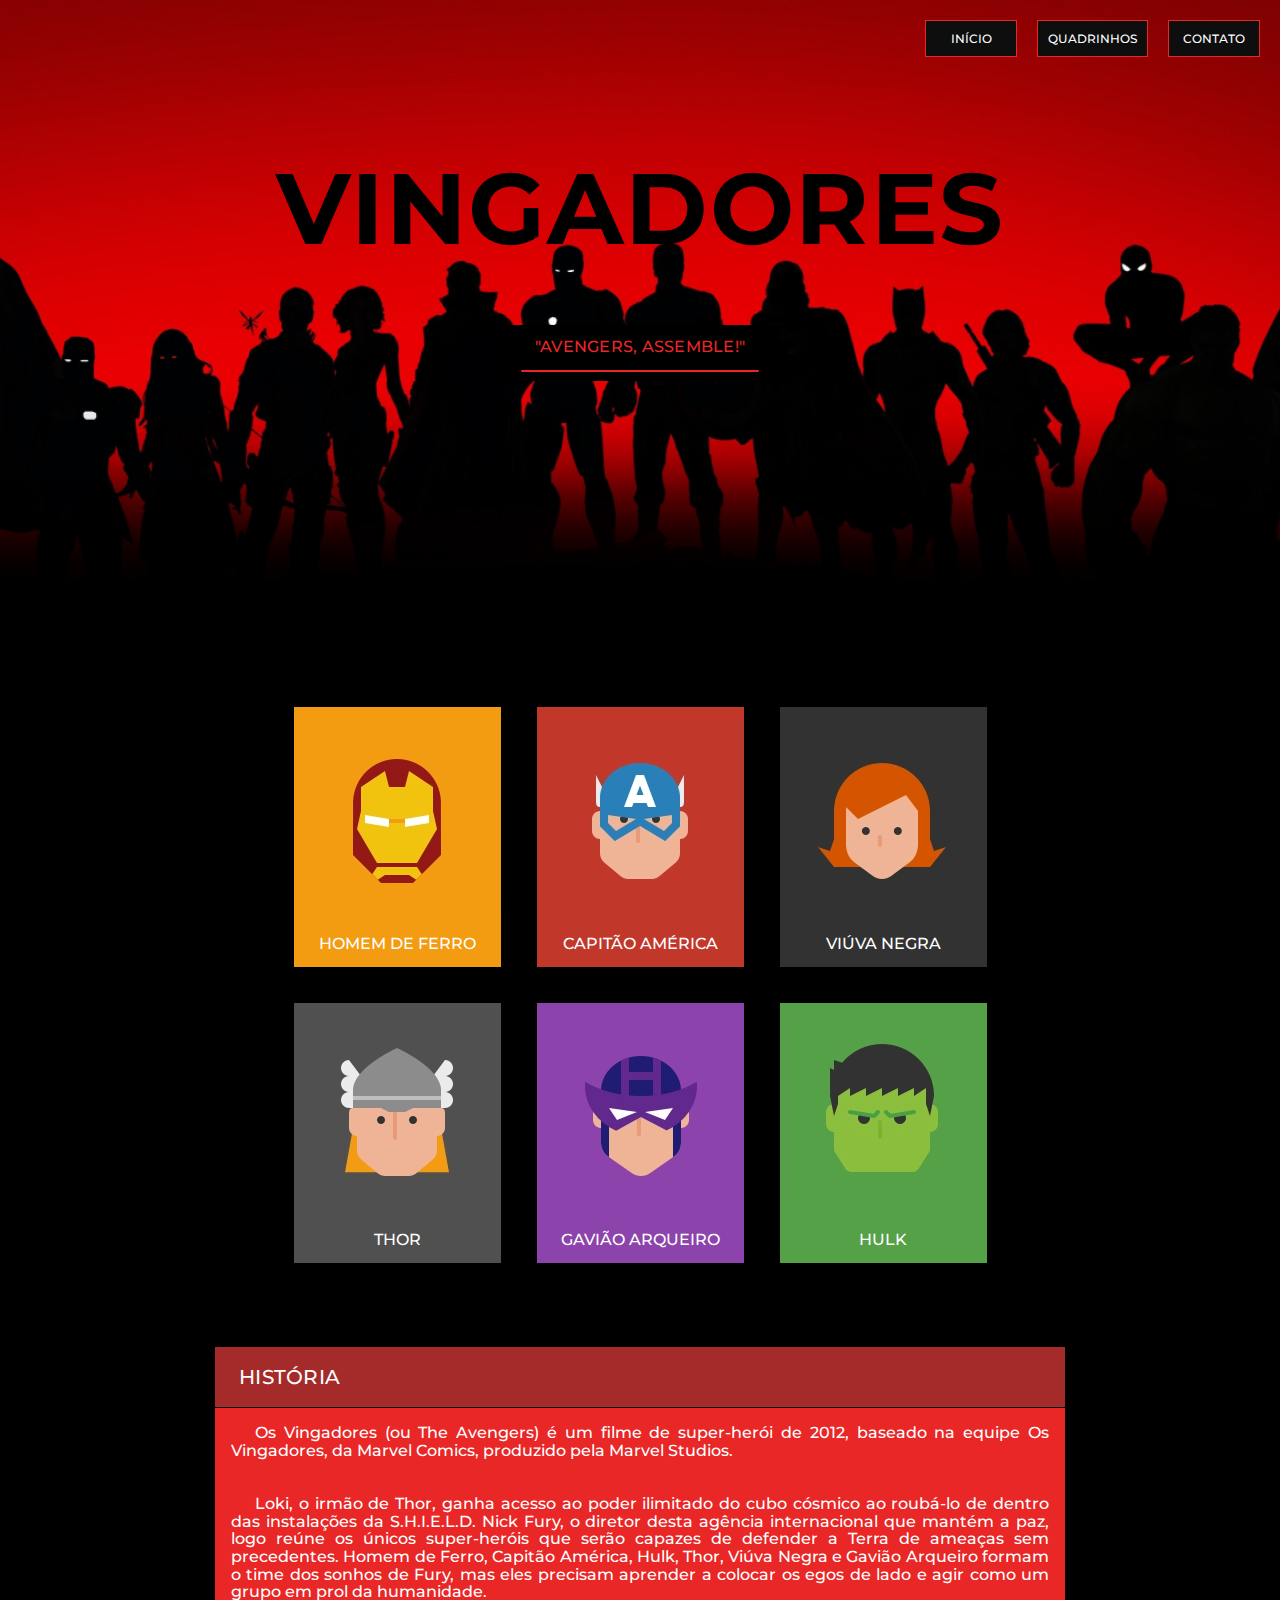
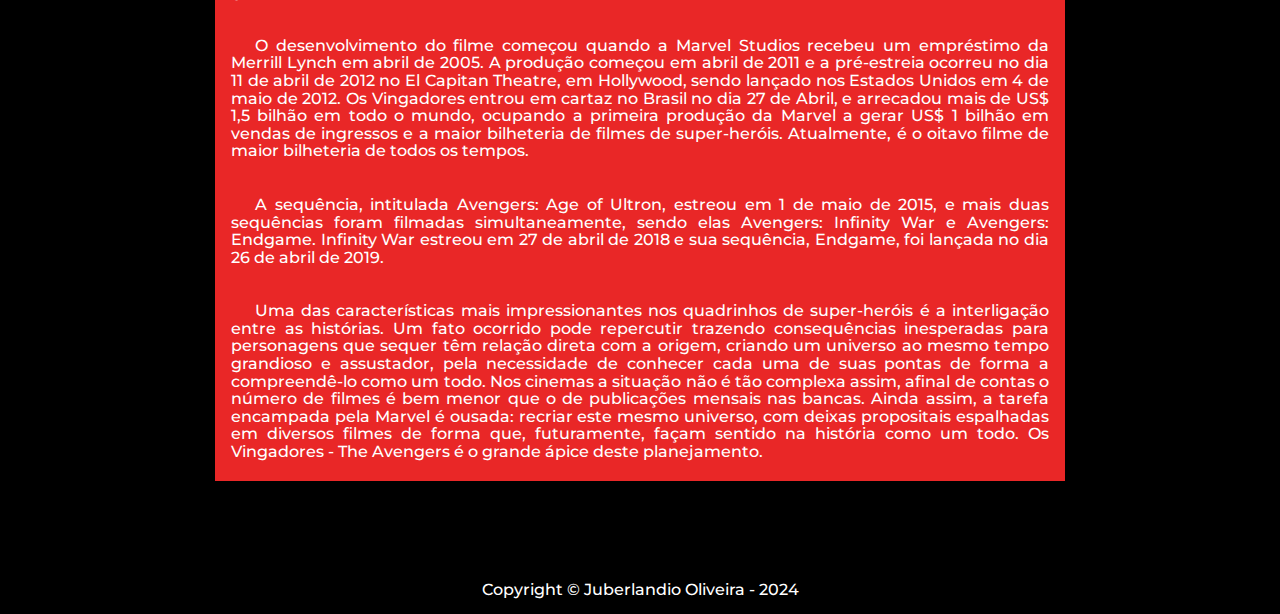
==== index.html @ 2a031120 "quadrinhos" ====
<!DOCTYPE html>
<html lang="pt-br">

<head>
  <meta charset="UTF-8">
  <meta name="viewport" content="width=device-width, initial-scale=1.0">
  <title>Os Vingadores</title>
  <meta name="description" content="Desenvolvedor Front End e UX/UI Designer">
  <link rel="icon" href="./media/svg/favicon.svg" type="image/svg+x">
  <link rel="preload" href="./css/style.css" as="style">
  <link rel="stylesheet" href="./css/style.css">

  <link rel="preconnect" href="https://fonts.googleapis.com">
  <link rel="preconnect" href="https://fonts.gstatic.com" crossorigin>
  <link href="https://fonts.googleapis.com/css2?family=Montserrat:wght@400;500;700&display=swap" rel="stylesheet">
</head>

<body>
  <section class="main-bg">
    <div class="main">
      <div class="header">
        <div class="header-container">
          <nav class="nav">
            <ul class="menu font-x-h cor-0">
              <li class="inicio"><a href="index.html">Início</a></li>
              <li class="quadrinhos"><a href="quadrinhos.html">Quadrinhos</a></li>
              <li class="contato"><a href="https://www.linkedin.com/in/juberlandiooliveira/" target="_blank">Contato</a></li>
            </ul>
          </nav>
        </div>
      </div>
      <div>
        <div>
          <h1 class="titulo-principal font-xxl">vingadores</h1>
        </div>
        <div class="quadrado">
          <div>
            <div class="posicao">
              <h2 class="titulo-secundario font-l cor-p1">"avengers, assemble!"</h2>
              <span class="border"></span>
            </div>
          </div>
        </div>
      </div>
    </div>
  </section>

  <section class="herois-bg">
    <div class="herois">
      <div class="homendeferro">
        <div class="container-img">
          <img src="media/img/card1.png" alt="">
          <p class="container-descricao font-s cor-0">Homem de Ferro</p>
        </div>
      </div>
      <div class="capitaoamerica">
        <div class="container-img-1">
          <img src="media/img/card2.png" alt="">
          <p class="container-descricao font-s cor-0">Capitão América</p>
        </div>
      </div>
      <div class="viuvanegra">
        <div class="container-img-2">
          <img src="media/img/card3.png" alt="">
          <p class="container-descricao font-s cor-0">Viúva Negra</p>
        </div>
      </div>
      <div class="thor">
        <div class="container-img-3">
          <img src="media/img/card4.png" alt="">
          <p class="container-descricao font-s cor-0">Thor</p>
        </div>
      </div>
      <div class="gaviaoarqueiro">
        <div class="container-img-4">
          <img src="media/img/card5.png" alt="">
          <p class="container-descricao font-s cor-0">Gavião Arqueiro</p>
        </div>
      </div>
      <div class="hulk">
        <div class="container-img-5">
          <img src="media/img/card6.png" alt="">
          <p class="container-descricao font-s cor-0">Hulk</p>
        </div>
      </div>
    </div>
  </section>
  <article class="historia-bg">
    <div class="historia">
      <div class="container-historia">
        <p class="titulo-historia font-xl cor-0">História</p>
      </div>
      <div class="container-artigo font-s">
        <div class="container-1">
          <p class="paragrafo cor-0">Os Vingadores (ou The Avengers) é um filme de super-herói de 2012, baseado na equipe Os Vingadores, da Marvel Comics, produzido pela Marvel Studios.</p>
          <p class="paragrafo cor-0">Loki, o irmão de Thor, ganha acesso ao poder ilimitado do cubo cósmico ao roubá-lo de dentro das instalações da S.H.I.E.L.D. Nick Fury, o diretor desta agência internacional que mantém a paz, logo reúne os únicos super-heróis que serão capazes de defender a Terra de ameaças sem precedentes. Homem de Ferro, Capitão América, Hulk, Thor, Viúva Negra e Gavião Arqueiro formam o time dos sonhos de Fury, mas eles precisam aprender a colocar os egos de lado e agir como um grupo em prol da humanidade.</p>
          <p class="paragrafo cor-0">O desenvolvimento do filme começou quando a Marvel Studios recebeu um empréstimo da Merrill Lynch em abril de 2005. A produção começou em abril de 2011 e a pré-estreia ocorreu no dia 11 de abril de 2012 no El Capitan Theatre, em Hollywood, sendo lançado nos Estados Unidos em 4 de maio de 2012. Os Vingadores entrou em cartaz no Brasil no dia 27 de Abril, e arrecadou mais de US$ 1,5 bilhão em todo o mundo, ocupando a primeira produção da Marvel a gerar US$ 1 bilhão em vendas de ingressos e a maior bilheteria de filmes de super-heróis. Atualmente, é o oitavo filme de maior bilheteria de todos os tempos.</p>
          <p class="paragrafo cor-0">A sequência, intitulada Avengers: Age of Ultron, estreou em 1 de maio de 2015, e mais duas sequências foram filmadas simultaneamente, sendo elas Avengers: Infinity War e Avengers: Endgame. Infinity War estreou em 27 de abril de 2018 e sua sequência, Endgame, foi lançada no dia 26 de abril de 2019.</p>
          <p class="paragrafo cor-0">Uma das características mais impressionantes nos quadrinhos de super-heróis é a interligação entre as histórias. Um fato ocorrido pode repercutir trazendo consequências inesperadas para personagens que sequer têm relação direta com a origem, criando um universo ao mesmo tempo grandioso e assustador, pela necessidade de conhecer cada uma de suas pontas de forma a compreendê-lo como um todo. Nos cinemas a situação não é tão complexa assim, afinal de contas o número de filmes é bem menor que o de publicações mensais nas bancas. Ainda assim, a tarefa encampada pela Marvel é ousada: recriar este mesmo universo, com deixas propositais espalhadas em diversos filmes de forma que, futuramente, façam sentido na história como um todo. Os Vingadores - The Avengers é o grande ápice deste planejamento.</p>
        </div>
      </div>
    </div>
  </article>
  <footer class="rodape-bg">
    <div class="rodape">
      <p class="footer-texto font-s cor-0">Copyright © Juberlandio Oliveira - 2024</p>
    </div>
  </footer>
</body>

</html>
---- css/style.css ----
@import "./global.css";
@import "./tipografia.css";
@import "./cores.css";
@import "./componentes.css";
@import "./home.css";
@import "./quadrinhos.css";
---- css/style.css ----
@import "./global.css";
@import "./tipografia.css";
@import "./cores.css";
@import "./componentes.css";
@import "./home.css";
@import "./quadrinhos.css";
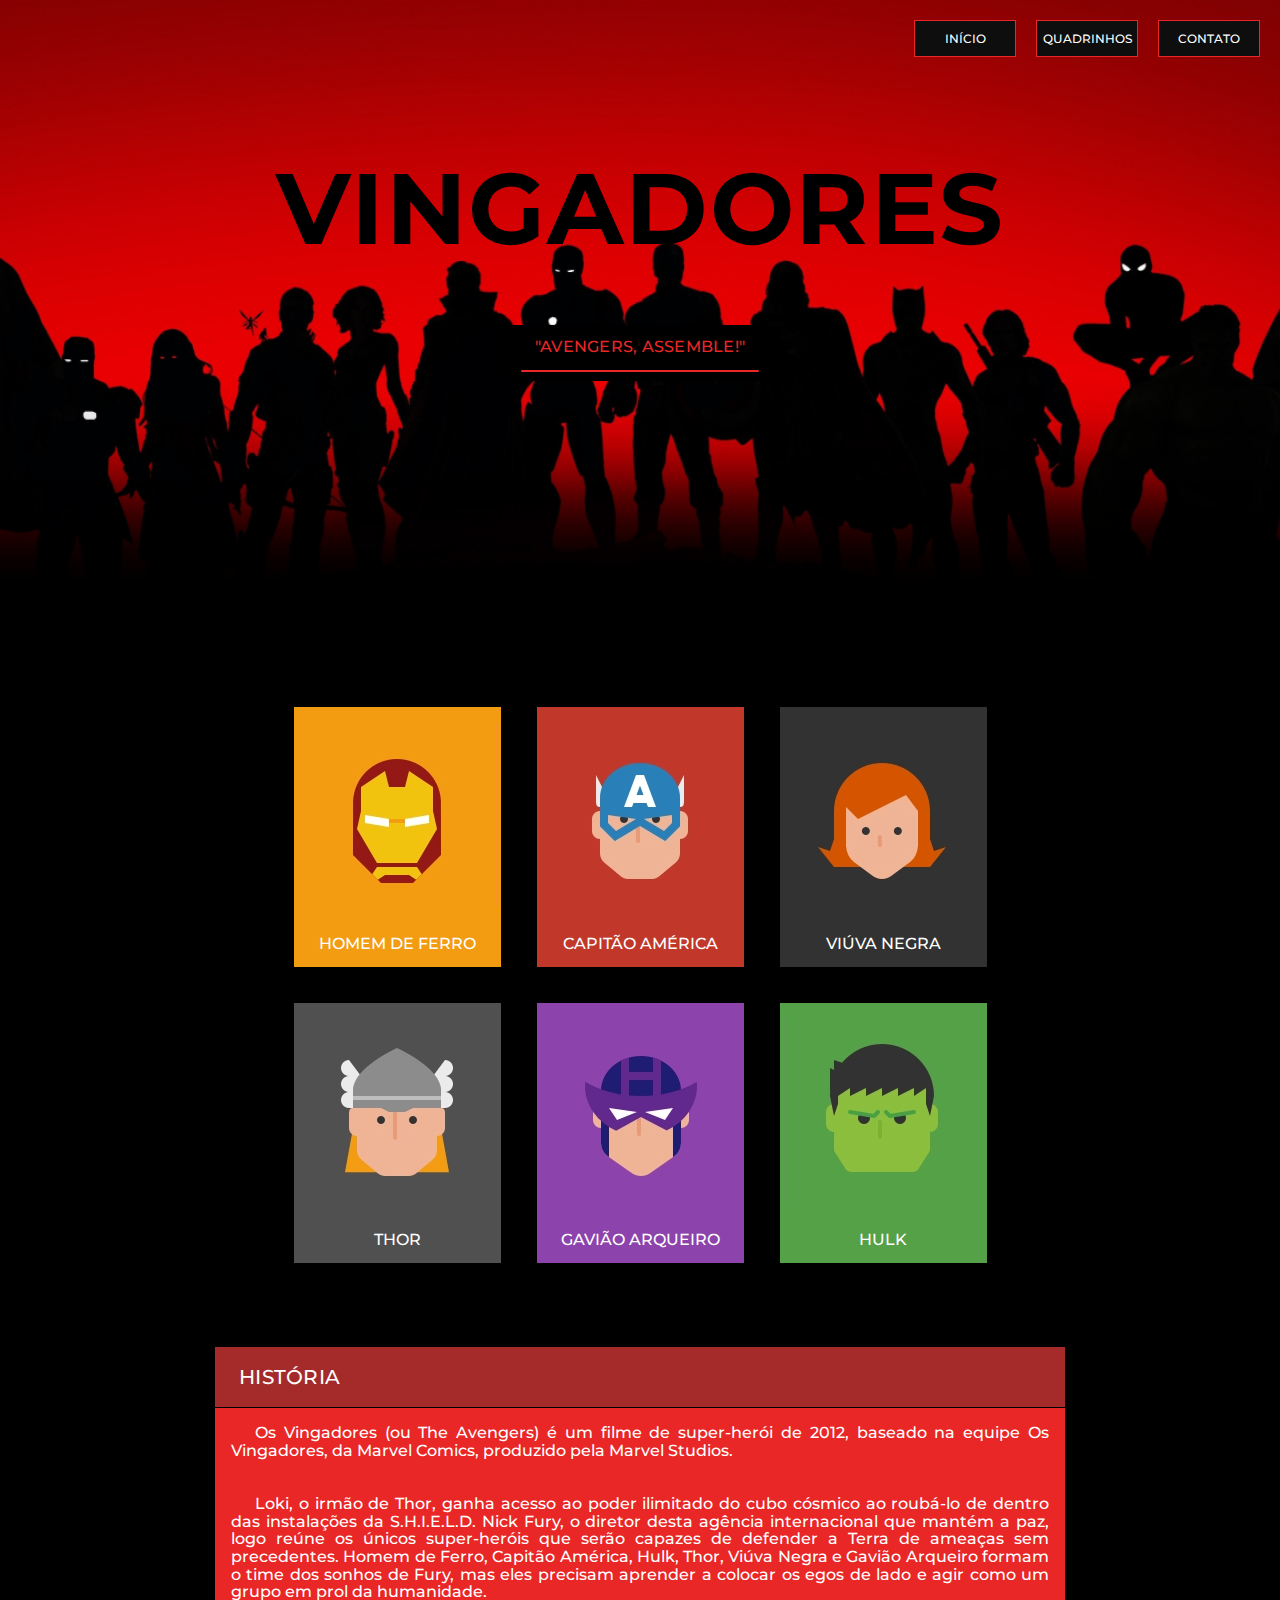
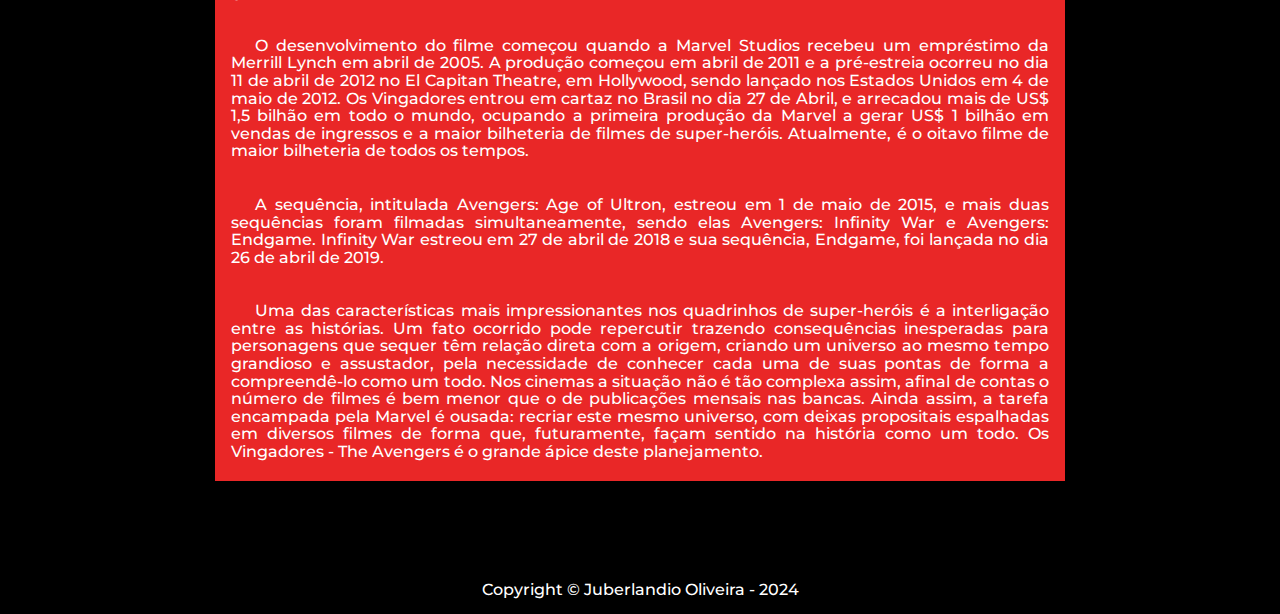
==== commit 4d3f3a3e: "Commit Inicial 09 01 2024" ====
--- a/index.html
+++ b/index.html
@@ -42,50 +42,61 @@
           </div>
         </div>
       </div>
-    </div>
-  </section>
-
-  <section class="herois-bg">
-    <div class="herois">
-      <div class="homendeferro">
-        <div class="container-img">
-          <img src="media/img/card1.png" alt="">
-          <p class="container-descricao font-s cor-0">Homem de Ferro</p>
+      </div>
+      </section>
+      <section class="herois-bg">
+        <div class="herois">
+          <div class="card homendeferro">
+            <a href="./homemdeferro.html">
+              <div class="container-img">
+                <img src="media/img/card1.png" alt="">
+                <p class="container-descricao font-s cor-0">Homem de Ferro</p>
+              </div>
+            </a>
+          </div>
+          <div class="card capitaoamerica">
+            <a href="./capitaoamerica.html">
+              <div class="container-img-1">
+                <img src="media/img/card2.png" alt="">
+                <p class="container-descricao font-s cor-0">Capitão América</p>
+              </div>
+            </a>
+          </div>
+          <div class="card viuvanegra">
+            <a href="./viuvanegra.html">
+              <div class="container-img-2">
+                <img src="media/img/card3.png" alt="">
+                <p class="container-descricao font-s cor-0">Viúva Negra</p>
+              </div>
+            </a>
+          </div>
+          <div class="card thor">
+            <a href="./thor.html">
+              <div class="container-img-3">
+                <img src="media/img/card4.png" alt="">
+                <p class="container-descricao font-s cor-0">Thor</p>
+              </div>
+            </a>
+          </div>
+          <div class="card gaviaoarqueiro">
+            <a href="./gaviaoarqueiro.html">
+              <div class="container-img-4">
+                <img src="media/img/card5.png" alt="">
+                <p class="container-descricao font-s cor-0">Gavião Arqueiro</p>
+              </div>
+            </a>
+          </div>
+          <div class="card hulk">
+            <a href="./hulk.html">
+              <div class="container-img-5">
+                <img src="media/img/card6.png" alt="">
+                <p class="container-descricao font-s cor-0">Hulk</p>
+              </div>
+            </a>
+          </div>
         </div>
-      </div>
-      <div class="capitaoamerica">
-        <div class="container-img-1">
-          <img src="media/img/card2.png" alt="">
-          <p class="container-descricao font-s cor-0">Capitão América</p>
-        </div>
-      </div>
-      <div class="viuvanegra">
-        <div class="container-img-2">
-          <img src="media/img/card3.png" alt="">
-          <p class="container-descricao font-s cor-0">Viúva Negra</p>
-        </div>
-      </div>
-      <div class="thor">
-        <div class="container-img-3">
-          <img src="media/img/card4.png" alt="">
-          <p class="container-descricao font-s cor-0">Thor</p>
-        </div>
-      </div>
-      <div class="gaviaoarqueiro">
-        <div class="container-img-4">
-          <img src="media/img/card5.png" alt="">
-          <p class="container-descricao font-s cor-0">Gavião Arqueiro</p>
-        </div>
-      </div>
-      <div class="hulk">
-        <div class="container-img-5">
-          <img src="media/img/card6.png" alt="">
-          <p class="container-descricao font-s cor-0">Hulk</p>
-        </div>
-      </div>
-    </div>
-  </section>
-  <article class="historia-bg">
+      </section>
+      <article class="historia-bg">
     <div class="historia">
       <div class="container-historia">
         <p class="titulo-historia font-xl cor-0">História</p>
--- a/css/style.css
+++ b/css/style.css
@@ -4,5 +4,6 @@
 @import "./componentes.css";
 @import "./home.css";
 @import "./quadrinhos.css";
+@import "./vingadores.css";
 
 
--- a/css/style.css
+++ b/css/style.css
@@ -4,5 +4,6 @@
 @import "./componentes.css";
 @import "./home.css";
 @import "./quadrinhos.css";
+@import "./vingadores.css";
 
 
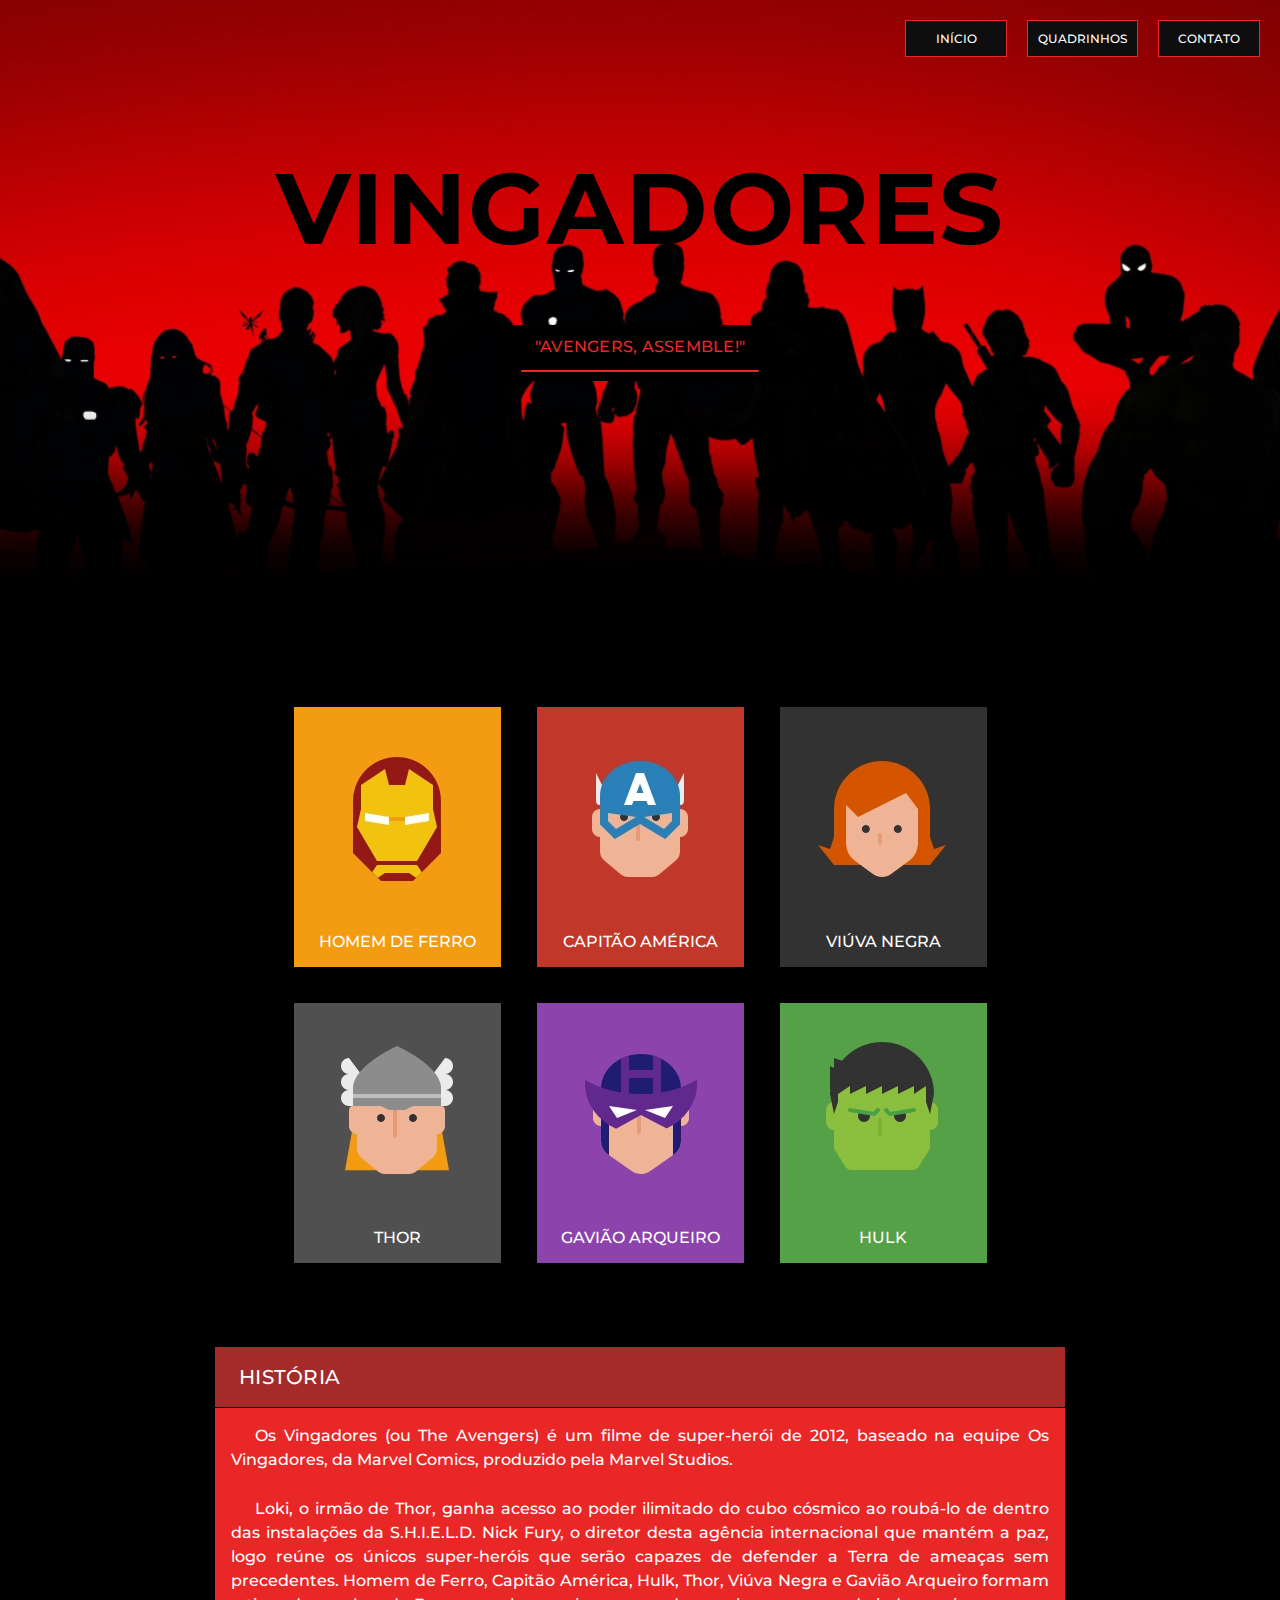
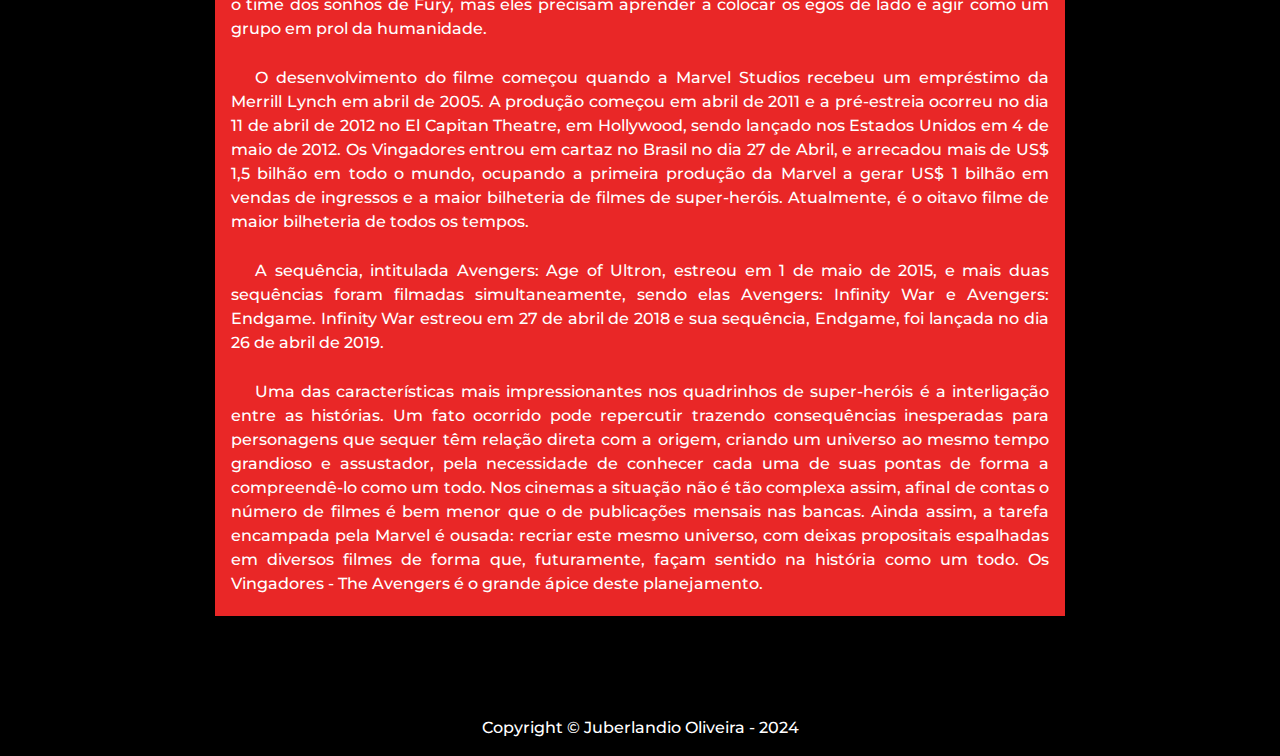
==== commit a0ea33d1: "Update Line-height" ====
--- a/index.html
+++ b/index.html
@@ -5,10 +5,10 @@
   <meta charset="UTF-8">
   <meta name="viewport" content="width=device-width, initial-scale=1.0">
   <title>Os Vingadores</title>
-  <meta name="description" content="Desenvolvedor Front End e UX/UI Designer">
+  <meta name="description" content="Os Vingadores">
   <link rel="icon" href="./media/svg/favicon.svg" type="image/svg+x">
-  <link rel="preload" href="./css/style.css" as="style">
-  <link rel="stylesheet" href="./css/style.css">
+  <link rel="preload" href="./css/style.min.css" as="style">
+  <link rel="stylesheet" href="./css/style.min.css">
 
   <link rel="preconnect" href="https://fonts.googleapis.com">
   <link rel="preconnect" href="https://fonts.gstatic.com" crossorigin>
@@ -42,61 +42,61 @@
           </div>
         </div>
       </div>
+    </div>
+  </section>
+  <section class="herois-bg">
+    <div class="herois">
+      <div class="homendeferro">
+        <a href="./homemdeferro.html">
+          <div class="container-img">
+            <img src="media/img/card1.png" alt="">
+            <p class="container-descricao font-s cor-0">Homem de Ferro</p>
+          </div>
+        </a>
       </div>
-      </section>
-      <section class="herois-bg">
-        <div class="herois">
-          <div class="card homendeferro">
-            <a href="./homemdeferro.html">
-              <div class="container-img">
-                <img src="media/img/card1.png" alt="">
-                <p class="container-descricao font-s cor-0">Homem de Ferro</p>
-              </div>
-            </a>
+      <div class="capitaoamerica">
+        <a href="./capitaoamerica.html">
+          <div class="container-img-1">
+            <img src="media/img/card2.png" alt="">
+            <p class="container-descricao font-s cor-0">Capitão América</p>
           </div>
-          <div class="card capitaoamerica">
-            <a href="./capitaoamerica.html">
-              <div class="container-img-1">
-                <img src="media/img/card2.png" alt="">
-                <p class="container-descricao font-s cor-0">Capitão América</p>
-              </div>
-            </a>
+        </a>
+      </div>
+      <div class="viuvanegra">
+        <a href="./viuvanegra.html">
+          <div class="container-img-2">
+            <img src="media/img/card3.png" alt="">
+            <p class="container-descricao font-s cor-0">Viúva Negra</p>
           </div>
-          <div class="card viuvanegra">
-            <a href="./viuvanegra.html">
-              <div class="container-img-2">
-                <img src="media/img/card3.png" alt="">
-                <p class="container-descricao font-s cor-0">Viúva Negra</p>
-              </div>
-            </a>
+        </a>
+      </div>
+      <div class="thor">
+        <a href="./thor.html">
+          <div class="container-img-3">
+            <img src="media/img/card4.png" alt="">
+            <p class="container-descricao font-s cor-0">Thor</p>
           </div>
-          <div class="card thor">
-            <a href="./thor.html">
-              <div class="container-img-3">
-                <img src="media/img/card4.png" alt="">
-                <p class="container-descricao font-s cor-0">Thor</p>
-              </div>
-            </a>
+        </a>
+      </div>
+      <div class="gaviaoarqueiro">
+        <a href="./gaviaoarqueiro.html">
+          <div class="container-img-4">
+            <img src="media/img/card5.png" alt="">
+            <p class="container-descricao font-s cor-0">Gavião Arqueiro</p>
           </div>
-          <div class="card gaviaoarqueiro">
-            <a href="./gaviaoarqueiro.html">
-              <div class="container-img-4">
-                <img src="media/img/card5.png" alt="">
-                <p class="container-descricao font-s cor-0">Gavião Arqueiro</p>
-              </div>
-            </a>
+        </a>
+      </div>
+      <div class="hulk">
+        <a href="./hulk.html">
+          <div class="container-img-5">
+            <img src="media/img/card6.png" alt="">
+            <p class="container-descricao font-s cor-0">Hulk</p>
           </div>
-          <div class="card hulk">
-            <a href="./hulk.html">
-              <div class="container-img-5">
-                <img src="media/img/card6.png" alt="">
-                <p class="container-descricao font-s cor-0">Hulk</p>
-              </div>
-            </a>
-          </div>
-        </div>
-      </section>
-      <article class="historia-bg">
+        </a>
+      </div>
+    </div>
+  </section>
+  <article class="historia-bg">
     <div class="historia">
       <div class="container-historia">
         <p class="titulo-historia font-xl cor-0">História</p>
--- a/css/style.min.css
+++ b/css/style.min.css
@@ -0,0 +1 @@
+body,html{margin:0;padding:0;scroll-behavior:smooth;background:var(--cor-13)}h1,h2,h3,p,ul{margin:0}ul{margin:0;padding:0;list-style:none}a{font:inherit;color:inherit;text-decoration:none}img{height:auto;display:block;max-width:100%}::-webkit-scrollbar{width:7px;background-color:#232629}::-webkit-scrollbar-thumb{background-color:var(--cor-p2);border-radius:30px}::-webkit-scrollbar-track{background-color:transparent}.font-xs{font:400 0.75rem/0.83 Montserrat,sans-serif}.font-x-h{font:500 0.75rem/1.25 Montserrat,sans-serif}.font-s{font:500 1rem/1.5 Montserrat,sans-serif}.font-l{font:500 1rem/1.56 Montserrat,sans-serif;letter-spacing:.24px}.font-xl{font:500 1.25rem/0.83 Montserrat,sans-serif;letter-spacing:.3px}.font-xxl{font:700 6.25rem/0.83 Montserrat,sans-serif;letter-spacing:1.5px}@media (max-width:760px){.font-xxl{font-size:4rem}}@media (max-width:500px){.font-xl{font-size:1.050rem}.font-xxl{font-size:2rem}}:root{--cor-0:#ffffff;--cor-1:#FCFCFC;--cor-2:#FAFAFA;--cor-3:#F8F8F8;--cor-4:#cccccc;--cor-5:#b2b2b2;--cor-6:#9c9c9c;--cor-7:#717171;--cor-8:#595959;--cor-9:#404040;--cor-10:#2e2e2e;--cor-11:#1a1a1a;--cor-12:#0e0e0e;--cor-13:#000000;--cor-p1:#E92727;--cor-p2:#A52A2A;--cor-p3:#661A00;--cor-p4:#331100}.cor-0{color:var(--cor-0)}.cor-1{color:var(--cor-1)}.cor-2{color:var(--cor-2)}.cor-3{color:var(--cor-3)}.cor-4{color:var(--cor-4)}.cor-5{color:var(--cor-5)}.cor-6{color:var(--cor-6)}.cor-7{color:var(--cor-7)}.cor-8{color:var(--cor-8)}.cor-9{color:var(--cor-9)}.cor-10{color:var(--cor-10)}.cor-11{color:var(--cor-11)}.cor-12{color:var(--cor-12)}.cor-13{color:var(--cor-13)}.cor-p1{color:var(--cor-p1)}.cor-p2{color:var(--cor-p2)}.cor-p3{color:var(--cor-p3)}.cor-p4{color:var(--cor-p4)}.container{box-sizing:border-box;max-width:730px;padding-left:20px;padding-right:20px;margin-left:auto;margin-right:auto}.header{padding:20px}.menu{display:flex;flex-wrap:wrap;gap:10px 20px;justify-content:flex-end}.menu li a{text-transform:uppercase;text-decoration:none;cursor:pointer;padding:10px 10px}.menu a:hover{color:var(--cor-p1)}.inicio{display:flex;flex-wrap:nowrap;justify-content:center;align-items:center;padding:0;gap:15px;background:var(--cor-12);border:1px solid var(--cor-p1);outline-offset:-3px;position:relative;flex:0 0 100px}.quadrinhos{display:flex;flex-wrap:nowrap;justify-content:center;align-items:center;padding:0;gap:15px;background:var(--cor-12);border:1px solid var(--cor-p1);outline-offset:-3px;position:relative;flex:0 0 100px}.contato{display:flex;flex-wrap:nowrap;justify-content:center;align-items:center;padding:0;gap:15px;background:var(--cor-12);border:1px solid var(--cor-p1);outline-offset:-3px;position:relative;flex:0 0 100px}@media (max-width:500px){.menu{justify-content:center}}.main-bg{height:707px;background-image:url(../media/img/marvel2.jpg);background-position:center;background-size:cover;background-repeat:no-repeat}.main .titulo-principal{text-align:center;text-transform:uppercase;margin-top:90px}.main .quadrado{width:280px;height:56px;background:var(--cor-13);margin:0 auto}.main .titulo-secundario{display:block;padding:10px;text-align:center;background:var(--cor-13);text-transform:uppercase;margin-top:75px}.main .border{display:block;width:238px;height:2px;background:var(--cor-p1);border-radius:5px;margin:0 auto}.herois{display:flex;flex-wrap:wrap;justify-content:center;align-items:center;gap:36px 36px;max-width:730px;padding-left:20px;padding-right:20px;margin-left:auto;margin-right:auto}.herois .container-img{display:grid;justify-content:center;align-items:center;width:207px;height:260px;background:#f39c11;margin:0 auto;transition:.5s}.herois .container-img:hover{width:183px;height:240px}.herois .container-img-1{display:grid;justify-content:center;align-items:center;width:207px;height:260px;background:#c1382b;margin:0 auto;transition:.5s}.herois .container-img-1:hover{width:183px;height:240px}.herois .container-img-2{display:grid;justify-content:center;align-items:center;width:207px;height:260px;background:#323232;margin:0 auto;transition:.5s}.herois .container-img-2:hover{width:183px;height:240px}.herois .container-img-3{display:grid;justify-content:center;align-items:center;width:207px;height:260px;background:#505050;margin:0 auto;transition:.5s}.herois .container-img-3:hover{width:183px;height:240px}.herois .container-img-4{display:grid;justify-content:center;align-items:center;width:207px;height:260px;background:#8d43ac;margin:0 auto;transition:.5s}.herois .container-img-4:hover{width:183px;height:240px}.herois .container-img-5{display:grid;justify-content:center;align-items:center;width:207px;height:260px;background:#55a148;margin:0 auto;transition:.5s}.herois .container-img-5:hover{width:183px;height:240px}.herois-bg .herois p{text-align:center;text-transform:uppercase}.historia{display:flex;flex-wrap:wrap;max-width:850px;padding-left:10px;padding-right:10px;margin-left:auto;margin-right:auto}.container-historia{display:flex;justify-content:flex-start;align-items:center;width:850px;height:60px;background:var(--cor-p2);border-bottom:1px solid var(--c13,#000);margin-top:84px}.titulo-historia{padding-left:24px;text-transform:uppercase}.container-artigo{width:850px;height:auto;background:var(--cor-p1);text-indent:1.5em}.container-artigo p+p{margin-top:25px}.paragrafo{margin-top:16px;margin-right:16px;margin-left:16px;text-align:justify}.paragrafo:last-child{margin-bottom:20px}@media (max-width:760px){.main .titulo-secundario{margin-top:110px}}@media (max-width:500px){nav .menu{font:500 0.550rem/1 Montserrat,sans-serif}.inicio{flex:0 0 70px}.quadrinhos{flex:0 0 70px}.contato{flex:0 0 70px}.main .titulo-principal{margin-top:130px}.main .quadrado{width:244px;height:62px}.main .border{width:210px;height:2px}.container-historia{justify-content:center;align-items:center}.titulo-historia{padding-left:0}.container-artigo{background:var(--cor-p1)}}.rodape{margin:0 auto}.footer-texto{padding-top:100px;text-align:center;padding-bottom:16px}.container-quadrinhos{display:flex;justify-content:flex-start;align-items:center;width:850px;height:60px;background:var(--cor-p2);border-bottom:1px solid var(--c13,#000);margin-top:-30px}.container-artigo img{float:left;width:33%;margin:0 16px 16px 16px}.center{text-indent:0}@media (max-width:500px){.titulo-historia{padding-left:0;margin:auto}.container-artigo img{float:none;width:auto;margin:16px auto}.center{text-indent:0;text-align:center}}.historia-vingadores{display:flex;flex-wrap:wrap;max-width:550px;padding-left:10px;padding-right:10px;margin-left:auto;margin-right:auto}.container-vingadores{width:550px;height:60px;display:flex;justify-content:flex-start;align-items:center;background:var(--cor-p2);border-bottom:1px solid var(--c13,#000);margin-top:-40px}.container-artigo-vingadores{width:620px;height:auto;background:var(--cor-p1);text-indent:1.5em}.container-artigo-vingadores img{float:left;width:33%;margin:0 16px 0 16px}.botao{display:block;cursor:pointer;text-transform:uppercase;margin:0 0 0 auto;padding:16px}@media (max-width:500px){.titulo-historia{padding-left:0;margin:auto}.container-artigo-vingadores img{float:none;width:auto;margin:16px auto}.center{text-indent:0;text-align:center}}--- a/css/style.min.css
+++ b/css/style.min.css
@@ -0,0 +1 @@
+body,html{margin:0;padding:0;scroll-behavior:smooth;background:var(--cor-13)}h1,h2,h3,p,ul{margin:0}ul{margin:0;padding:0;list-style:none}a{font:inherit;color:inherit;text-decoration:none}img{height:auto;display:block;max-width:100%}::-webkit-scrollbar{width:7px;background-color:#232629}::-webkit-scrollbar-thumb{background-color:var(--cor-p2);border-radius:30px}::-webkit-scrollbar-track{background-color:transparent}.font-xs{font:400 0.75rem/0.83 Montserrat,sans-serif}.font-x-h{font:500 0.75rem/1.25 Montserrat,sans-serif}.font-s{font:500 1rem/1.5 Montserrat,sans-serif}.font-l{font:500 1rem/1.56 Montserrat,sans-serif;letter-spacing:.24px}.font-xl{font:500 1.25rem/0.83 Montserrat,sans-serif;letter-spacing:.3px}.font-xxl{font:700 6.25rem/0.83 Montserrat,sans-serif;letter-spacing:1.5px}@media (max-width:760px){.font-xxl{font-size:4rem}}@media (max-width:500px){.font-xl{font-size:1.050rem}.font-xxl{font-size:2rem}}:root{--cor-0:#ffffff;--cor-1:#FCFCFC;--cor-2:#FAFAFA;--cor-3:#F8F8F8;--cor-4:#cccccc;--cor-5:#b2b2b2;--cor-6:#9c9c9c;--cor-7:#717171;--cor-8:#595959;--cor-9:#404040;--cor-10:#2e2e2e;--cor-11:#1a1a1a;--cor-12:#0e0e0e;--cor-13:#000000;--cor-p1:#E92727;--cor-p2:#A52A2A;--cor-p3:#661A00;--cor-p4:#331100}.cor-0{color:var(--cor-0)}.cor-1{color:var(--cor-1)}.cor-2{color:var(--cor-2)}.cor-3{color:var(--cor-3)}.cor-4{color:var(--cor-4)}.cor-5{color:var(--cor-5)}.cor-6{color:var(--cor-6)}.cor-7{color:var(--cor-7)}.cor-8{color:var(--cor-8)}.cor-9{color:var(--cor-9)}.cor-10{color:var(--cor-10)}.cor-11{color:var(--cor-11)}.cor-12{color:var(--cor-12)}.cor-13{color:var(--cor-13)}.cor-p1{color:var(--cor-p1)}.cor-p2{color:var(--cor-p2)}.cor-p3{color:var(--cor-p3)}.cor-p4{color:var(--cor-p4)}.container{box-sizing:border-box;max-width:730px;padding-left:20px;padding-right:20px;margin-left:auto;margin-right:auto}.header{padding:20px}.menu{display:flex;flex-wrap:wrap;gap:10px 20px;justify-content:flex-end}.menu li a{text-transform:uppercase;text-decoration:none;cursor:pointer;padding:10px 10px}.menu a:hover{color:var(--cor-p1)}.inicio{display:flex;flex-wrap:nowrap;justify-content:center;align-items:center;padding:0;gap:15px;background:var(--cor-12);border:1px solid var(--cor-p1);outline-offset:-3px;position:relative;flex:0 0 100px}.quadrinhos{display:flex;flex-wrap:nowrap;justify-content:center;align-items:center;padding:0;gap:15px;background:var(--cor-12);border:1px solid var(--cor-p1);outline-offset:-3px;position:relative;flex:0 0 100px}.contato{display:flex;flex-wrap:nowrap;justify-content:center;align-items:center;padding:0;gap:15px;background:var(--cor-12);border:1px solid var(--cor-p1);outline-offset:-3px;position:relative;flex:0 0 100px}@media (max-width:500px){.menu{justify-content:center}}.main-bg{height:707px;background-image:url(../media/img/marvel2.jpg);background-position:center;background-size:cover;background-repeat:no-repeat}.main .titulo-principal{text-align:center;text-transform:uppercase;margin-top:90px}.main .quadrado{width:280px;height:56px;background:var(--cor-13);margin:0 auto}.main .titulo-secundario{display:block;padding:10px;text-align:center;background:var(--cor-13);text-transform:uppercase;margin-top:75px}.main .border{display:block;width:238px;height:2px;background:var(--cor-p1);border-radius:5px;margin:0 auto}.herois{display:flex;flex-wrap:wrap;justify-content:center;align-items:center;gap:36px 36px;max-width:730px;padding-left:20px;padding-right:20px;margin-left:auto;margin-right:auto}.herois .container-img{display:grid;justify-content:center;align-items:center;width:207px;height:260px;background:#f39c11;margin:0 auto;transition:.5s}.herois .container-img:hover{width:183px;height:240px}.herois .container-img-1{display:grid;justify-content:center;align-items:center;width:207px;height:260px;background:#c1382b;margin:0 auto;transition:.5s}.herois .container-img-1:hover{width:183px;height:240px}.herois .container-img-2{display:grid;justify-content:center;align-items:center;width:207px;height:260px;background:#323232;margin:0 auto;transition:.5s}.herois .container-img-2:hover{width:183px;height:240px}.herois .container-img-3{display:grid;justify-content:center;align-items:center;width:207px;height:260px;background:#505050;margin:0 auto;transition:.5s}.herois .container-img-3:hover{width:183px;height:240px}.herois .container-img-4{display:grid;justify-content:center;align-items:center;width:207px;height:260px;background:#8d43ac;margin:0 auto;transition:.5s}.herois .container-img-4:hover{width:183px;height:240px}.herois .container-img-5{display:grid;justify-content:center;align-items:center;width:207px;height:260px;background:#55a148;margin:0 auto;transition:.5s}.herois .container-img-5:hover{width:183px;height:240px}.herois-bg .herois p{text-align:center;text-transform:uppercase}.historia{display:flex;flex-wrap:wrap;max-width:850px;padding-left:10px;padding-right:10px;margin-left:auto;margin-right:auto}.container-historia{display:flex;justify-content:flex-start;align-items:center;width:850px;height:60px;background:var(--cor-p2);border-bottom:1px solid var(--c13,#000);margin-top:84px}.titulo-historia{padding-left:24px;text-transform:uppercase}.container-artigo{width:850px;height:auto;background:var(--cor-p1);text-indent:1.5em}.container-artigo p+p{margin-top:25px}.paragrafo{margin-top:16px;margin-right:16px;margin-left:16px;text-align:justify}.paragrafo:last-child{margin-bottom:20px}@media (max-width:760px){.main .titulo-secundario{margin-top:110px}}@media (max-width:500px){nav .menu{font:500 0.550rem/1 Montserrat,sans-serif}.inicio{flex:0 0 70px}.quadrinhos{flex:0 0 70px}.contato{flex:0 0 70px}.main .titulo-principal{margin-top:130px}.main .quadrado{width:244px;height:62px}.main .border{width:210px;height:2px}.container-historia{justify-content:center;align-items:center}.titulo-historia{padding-left:0}.container-artigo{background:var(--cor-p1)}}.rodape{margin:0 auto}.footer-texto{padding-top:100px;text-align:center;padding-bottom:16px}.container-quadrinhos{display:flex;justify-content:flex-start;align-items:center;width:850px;height:60px;background:var(--cor-p2);border-bottom:1px solid var(--c13,#000);margin-top:-30px}.container-artigo img{float:left;width:33%;margin:0 16px 16px 16px}.center{text-indent:0}@media (max-width:500px){.titulo-historia{padding-left:0;margin:auto}.container-artigo img{float:none;width:auto;margin:16px auto}.center{text-indent:0;text-align:center}}.historia-vingadores{display:flex;flex-wrap:wrap;max-width:550px;padding-left:10px;padding-right:10px;margin-left:auto;margin-right:auto}.container-vingadores{width:550px;height:60px;display:flex;justify-content:flex-start;align-items:center;background:var(--cor-p2);border-bottom:1px solid var(--c13,#000);margin-top:-40px}.container-artigo-vingadores{width:620px;height:auto;background:var(--cor-p1);text-indent:1.5em}.container-artigo-vingadores img{float:left;width:33%;margin:0 16px 0 16px}.botao{display:block;cursor:pointer;text-transform:uppercase;margin:0 0 0 auto;padding:16px}@media (max-width:500px){.titulo-historia{padding-left:0;margin:auto}.container-artigo-vingadores img{float:none;width:auto;margin:16px auto}.center{text-indent:0;text-align:center}}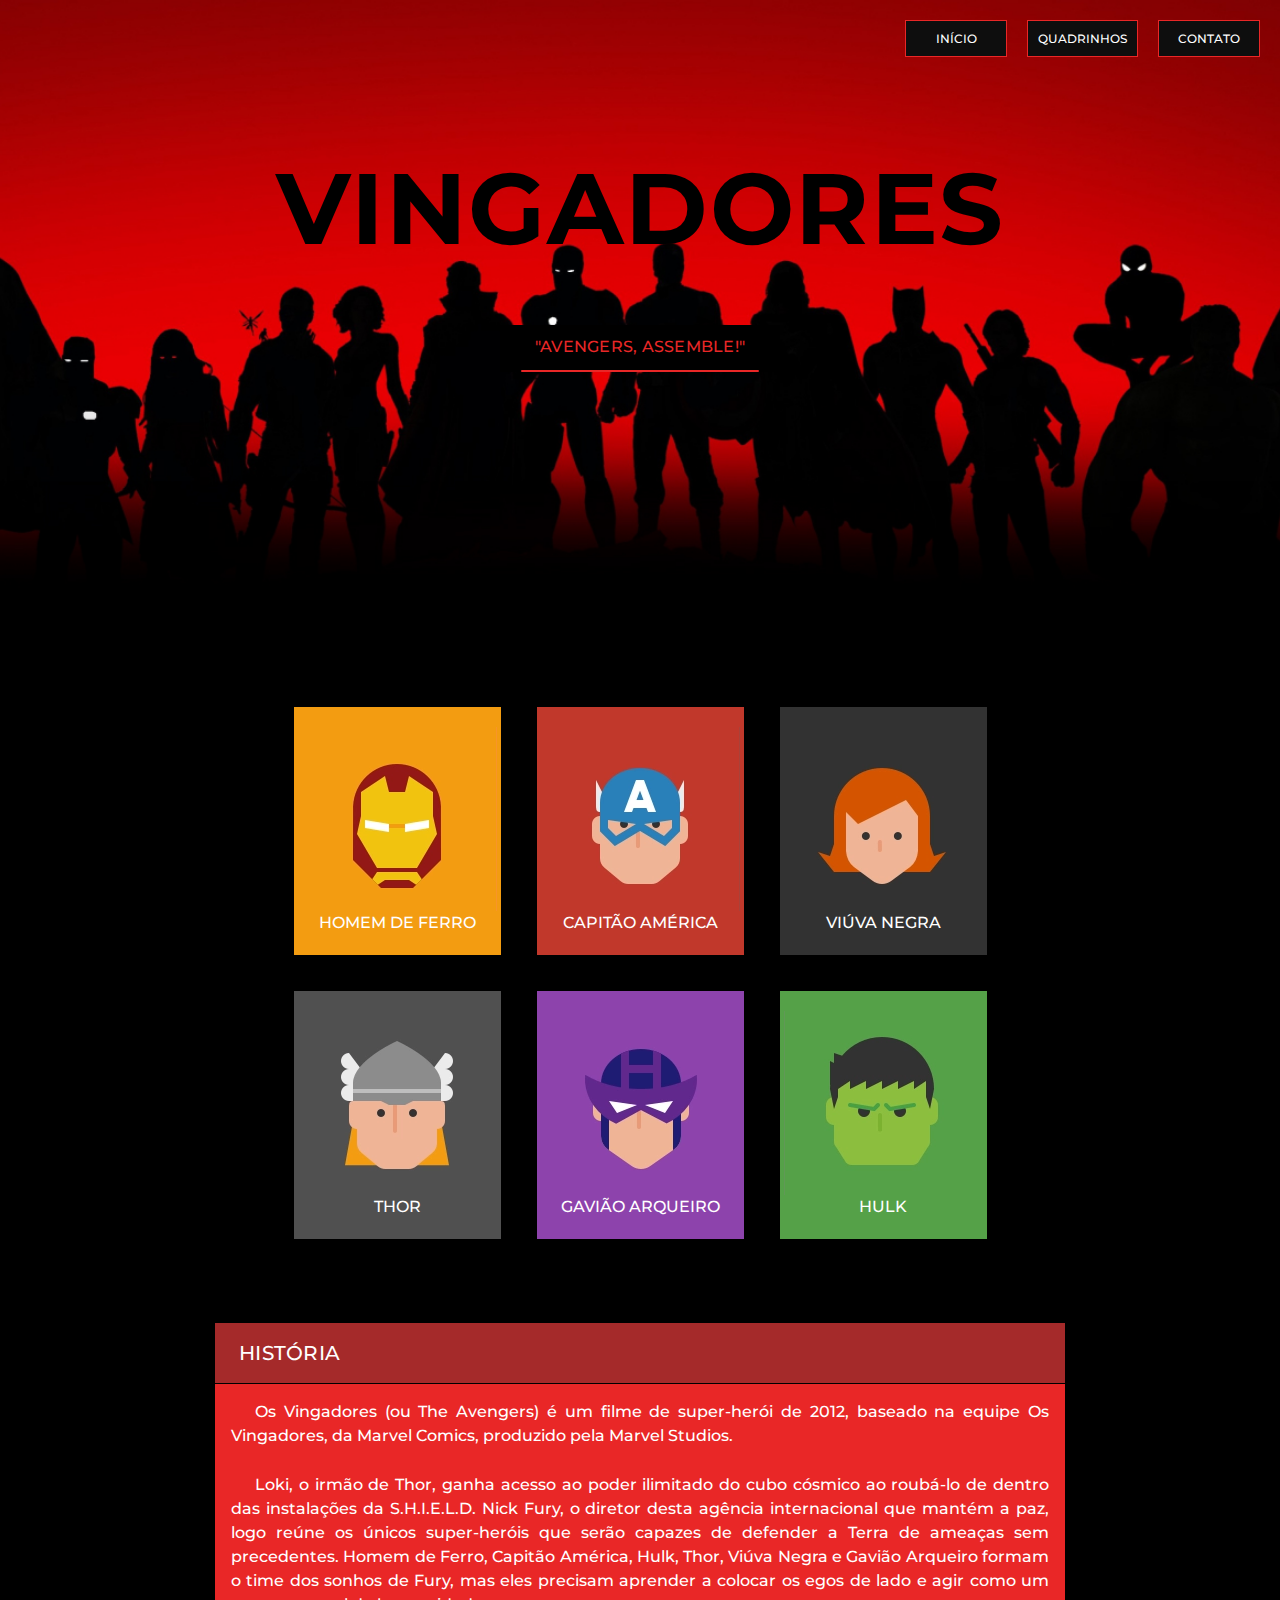
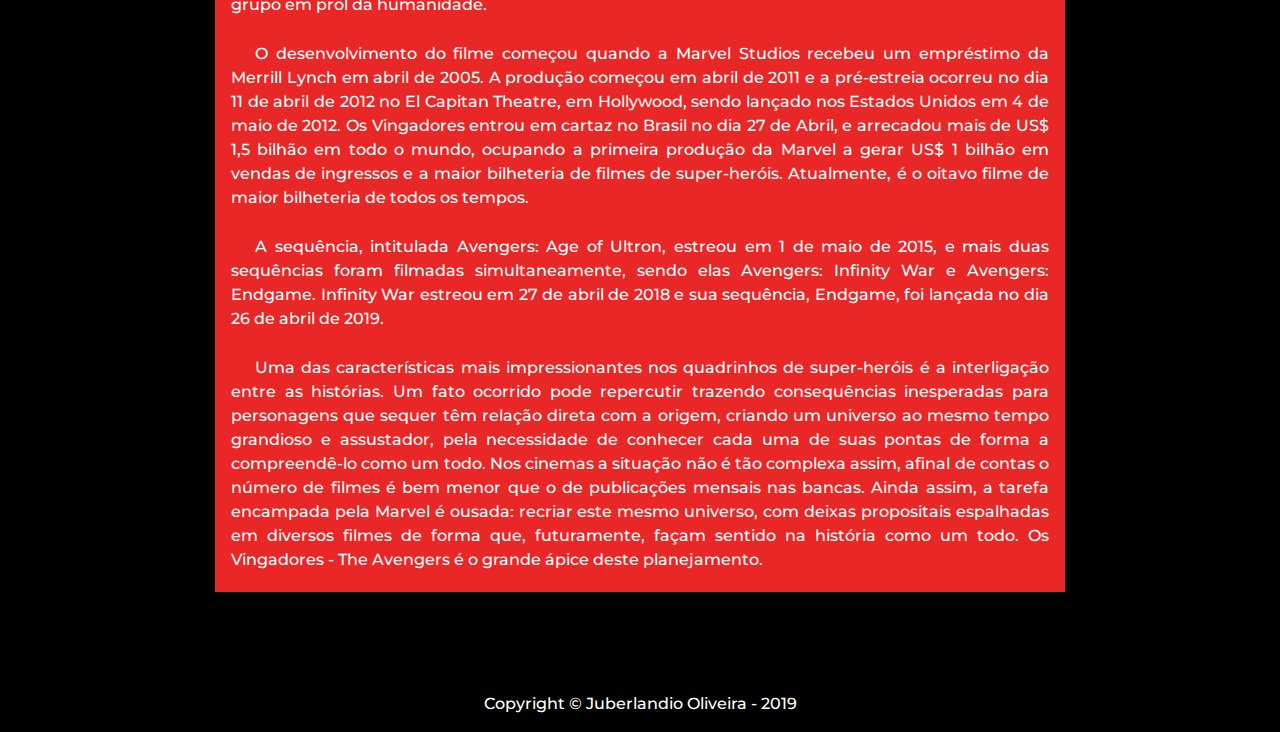
==== commit 7676df35: "Update inicial" ====
--- a/index.html
+++ b/index.html
@@ -114,7 +114,7 @@
   </article>
   <footer class="rodape-bg">
     <div class="rodape">
-      <p class="footer-texto font-s cor-0">Copyright © Juberlandio Oliveira - 2024</p>
+      <p class="footer-texto font-s cor-0">Copyright © Juberlandio Oliveira - 2019</p>
     </div>
   </footer>
 </body>
--- a/css/style.min.css
+++ b/css/style.min.css
@@ -1 +1 @@
-body,html{margin:0;padding:0;scroll-behavior:smooth;background:var(--cor-13)}h1,h2,h3,p,ul{margin:0}ul{margin:0;padding:0;list-style:none}a{font:inherit;color:inherit;text-decoration:none}img{height:auto;display:block;max-width:100%}::-webkit-scrollbar{width:7px;background-color:#232629}::-webkit-scrollbar-thumb{background-color:var(--cor-p2);border-radius:30px}::-webkit-scrollbar-track{background-color:transparent}.font-xs{font:400 0.75rem/0.83 Montserrat,sans-serif}.font-x-h{font:500 0.75rem/1.25 Montserrat,sans-serif}.font-s{font:500 1rem/1.5 Montserrat,sans-serif}.font-l{font:500 1rem/1.56 Montserrat,sans-serif;letter-spacing:.24px}.font-xl{font:500 1.25rem/0.83 Montserrat,sans-serif;letter-spacing:.3px}.font-xxl{font:700 6.25rem/0.83 Montserrat,sans-serif;letter-spacing:1.5px}@media (max-width:760px){.font-xxl{font-size:4rem}}@media (max-width:500px){.font-xl{font-size:1.050rem}.font-xxl{font-size:2rem}}:root{--cor-0:#ffffff;--cor-1:#FCFCFC;--cor-2:#FAFAFA;--cor-3:#F8F8F8;--cor-4:#cccccc;--cor-5:#b2b2b2;--cor-6:#9c9c9c;--cor-7:#717171;--cor-8:#595959;--cor-9:#404040;--cor-10:#2e2e2e;--cor-11:#1a1a1a;--cor-12:#0e0e0e;--cor-13:#000000;--cor-p1:#E92727;--cor-p2:#A52A2A;--cor-p3:#661A00;--cor-p4:#331100}.cor-0{color:var(--cor-0)}.cor-1{color:var(--cor-1)}.cor-2{color:var(--cor-2)}.cor-3{color:var(--cor-3)}.cor-4{color:var(--cor-4)}.cor-5{color:var(--cor-5)}.cor-6{color:var(--cor-6)}.cor-7{color:var(--cor-7)}.cor-8{color:var(--cor-8)}.cor-9{color:var(--cor-9)}.cor-10{color:var(--cor-10)}.cor-11{color:var(--cor-11)}.cor-12{color:var(--cor-12)}.cor-13{color:var(--cor-13)}.cor-p1{color:var(--cor-p1)}.cor-p2{color:var(--cor-p2)}.cor-p3{color:var(--cor-p3)}.cor-p4{color:var(--cor-p4)}.container{box-sizing:border-box;max-width:730px;padding-left:20px;padding-right:20px;margin-left:auto;margin-right:auto}.header{padding:20px}.menu{display:flex;flex-wrap:wrap;gap:10px 20px;justify-content:flex-end}.menu li a{text-transform:uppercase;text-decoration:none;cursor:pointer;padding:10px 10px}.menu a:hover{color:var(--cor-p1)}.inicio{display:flex;flex-wrap:nowrap;justify-content:center;align-items:center;padding:0;gap:15px;background:var(--cor-12);border:1px solid var(--cor-p1);outline-offset:-3px;position:relative;flex:0 0 100px}.quadrinhos{display:flex;flex-wrap:nowrap;justify-content:center;align-items:center;padding:0;gap:15px;background:var(--cor-12);border:1px solid var(--cor-p1);outline-offset:-3px;position:relative;flex:0 0 100px}.contato{display:flex;flex-wrap:nowrap;justify-content:center;align-items:center;padding:0;gap:15px;background:var(--cor-12);border:1px solid var(--cor-p1);outline-offset:-3px;position:relative;flex:0 0 100px}@media (max-width:500px){.menu{justify-content:center}}.main-bg{height:707px;background-image:url(../media/img/marvel2.jpg);background-position:center;background-size:cover;background-repeat:no-repeat}.main .titulo-principal{text-align:center;text-transform:uppercase;margin-top:90px}.main .quadrado{width:280px;height:56px;background:var(--cor-13);margin:0 auto}.main .titulo-secundario{display:block;padding:10px;text-align:center;background:var(--cor-13);text-transform:uppercase;margin-top:75px}.main .border{display:block;width:238px;height:2px;background:var(--cor-p1);border-radius:5px;margin:0 auto}.herois{display:flex;flex-wrap:wrap;justify-content:center;align-items:center;gap:36px 36px;max-width:730px;padding-left:20px;padding-right:20px;margin-left:auto;margin-right:auto}.herois .container-img{display:grid;justify-content:center;align-items:center;width:207px;height:260px;background:#f39c11;margin:0 auto;transition:.5s}.herois .container-img:hover{width:183px;height:240px}.herois .container-img-1{display:grid;justify-content:center;align-items:center;width:207px;height:260px;background:#c1382b;margin:0 auto;transition:.5s}.herois .container-img-1:hover{width:183px;height:240px}.herois .container-img-2{display:grid;justify-content:center;align-items:center;width:207px;height:260px;background:#323232;margin:0 auto;transition:.5s}.herois .container-img-2:hover{width:183px;height:240px}.herois .container-img-3{display:grid;justify-content:center;align-items:center;width:207px;height:260px;background:#505050;margin:0 auto;transition:.5s}.herois .container-img-3:hover{width:183px;height:240px}.herois .container-img-4{display:grid;justify-content:center;align-items:center;width:207px;height:260px;background:#8d43ac;margin:0 auto;transition:.5s}.herois .container-img-4:hover{width:183px;height:240px}.herois .container-img-5{display:grid;justify-content:center;align-items:center;width:207px;height:260px;background:#55a148;margin:0 auto;transition:.5s}.herois .container-img-5:hover{width:183px;height:240px}.herois-bg .herois p{text-align:center;text-transform:uppercase}.historia{display:flex;flex-wrap:wrap;max-width:850px;padding-left:10px;padding-right:10px;margin-left:auto;margin-right:auto}.container-historia{display:flex;justify-content:flex-start;align-items:center;width:850px;height:60px;background:var(--cor-p2);border-bottom:1px solid var(--c13,#000);margin-top:84px}.titulo-historia{padding-left:24px;text-transform:uppercase}.container-artigo{width:850px;height:auto;background:var(--cor-p1);text-indent:1.5em}.container-artigo p+p{margin-top:25px}.paragrafo{margin-top:16px;margin-right:16px;margin-left:16px;text-align:justify}.paragrafo:last-child{margin-bottom:20px}@media (max-width:760px){.main .titulo-secundario{margin-top:110px}}@media (max-width:500px){nav .menu{font:500 0.550rem/1 Montserrat,sans-serif}.inicio{flex:0 0 70px}.quadrinhos{flex:0 0 70px}.contato{flex:0 0 70px}.main .titulo-principal{margin-top:130px}.main .quadrado{width:244px;height:62px}.main .border{width:210px;height:2px}.container-historia{justify-content:center;align-items:center}.titulo-historia{padding-left:0}.container-artigo{background:var(--cor-p1)}}.rodape{margin:0 auto}.footer-texto{padding-top:100px;text-align:center;padding-bottom:16px}.container-quadrinhos{display:flex;justify-content:flex-start;align-items:center;width:850px;height:60px;background:var(--cor-p2);border-bottom:1px solid var(--c13,#000);margin-top:-30px}.container-artigo img{float:left;width:33%;margin:0 16px 16px 16px}.center{text-indent:0}@media (max-width:500px){.titulo-historia{padding-left:0;margin:auto}.container-artigo img{float:none;width:auto;margin:16px auto}.center{text-indent:0;text-align:center}}.historia-vingadores{display:flex;flex-wrap:wrap;max-width:550px;padding-left:10px;padding-right:10px;margin-left:auto;margin-right:auto}.container-vingadores{width:550px;height:60px;display:flex;justify-content:flex-start;align-items:center;background:var(--cor-p2);border-bottom:1px solid var(--c13,#000);margin-top:-40px}.container-artigo-vingadores{width:620px;height:auto;background:var(--cor-p1);text-indent:1.5em}.container-artigo-vingadores img{float:left;width:33%;margin:0 16px 0 16px}.botao{display:block;cursor:pointer;text-transform:uppercase;margin:0 0 0 auto;padding:16px}@media (max-width:500px){.titulo-historia{padding-left:0;margin:auto}.container-artigo-vingadores img{float:none;width:auto;margin:16px auto}.center{text-indent:0;text-align:center}}+body,html{margin:0;padding:0;scroll-behavior:smooth;background:var(--cor-13)}h1,h2,h3,p,ul{margin:0}ul{margin:0;padding:0;list-style:none}a{font:inherit;color:inherit;text-decoration:none}img{height:auto;display:block;max-width:100%}::-webkit-scrollbar{width:7px;background-color:#232629}::-webkit-scrollbar-thumb{background-color:var(--cor-p2);border-radius:30px}::-webkit-scrollbar-track{background-color:transparent}.font-xs{font:400 0.75rem/0.83 Montserrat,sans-serif}.font-x-h{font:500 0.75rem/1.25 Montserrat,sans-serif}.font-s{font:500 1rem/1.5 Montserrat,sans-serif}.font-l{font:500 1rem/1.56 Montserrat,sans-serif;letter-spacing:.24px}.font-xl{font:500 1.25rem/0.83 Montserrat,sans-serif;letter-spacing:.3px}.font-xxl{font:700 6.25rem/0.83 Montserrat,sans-serif;letter-spacing:1.5px}@media (max-width:760px){.font-xxl{font-size:4rem}}@media (max-width:500px){.font-xl{font-size:1.050rem}.font-xxl{font-size:2rem}}:root{--cor-0:#ffffff;--cor-1:#FCFCFC;--cor-2:#FAFAFA;--cor-3:#F8F8F8;--cor-4:#cccccc;--cor-5:#b2b2b2;--cor-6:#9c9c9c;--cor-7:#717171;--cor-8:#595959;--cor-9:#404040;--cor-10:#2e2e2e;--cor-11:#1a1a1a;--cor-12:#0e0e0e;--cor-13:#000000;--cor-p1:#E92727;--cor-p2:#A52A2A;--cor-p3:#661A00;--cor-p4:#331100}.cor-0{color:var(--cor-0)}.cor-1{color:var(--cor-1)}.cor-2{color:var(--cor-2)}.cor-3{color:var(--cor-3)}.cor-4{color:var(--cor-4)}.cor-5{color:var(--cor-5)}.cor-6{color:var(--cor-6)}.cor-7{color:var(--cor-7)}.cor-8{color:var(--cor-8)}.cor-9{color:var(--cor-9)}.cor-10{color:var(--cor-10)}.cor-11{color:var(--cor-11)}.cor-12{color:var(--cor-12)}.cor-13{color:var(--cor-13)}.cor-p1{color:var(--cor-p1)}.cor-p2{color:var(--cor-p2)}.cor-p3{color:var(--cor-p3)}.cor-p4{color:var(--cor-p4)}.container{box-sizing:border-box;max-width:730px;padding-left:20px;padding-right:20px;margin-left:auto;margin-right:auto}.header{padding:20px}.menu{display:flex;flex-wrap:wrap;gap:10px 20px;justify-content:flex-end}.menu li a{text-transform:uppercase;text-decoration:none;cursor:pointer;padding:10px 10px}.menu a:hover{color:var(--cor-p1)}.inicio{display:flex;flex-wrap:nowrap;justify-content:center;align-items:center;padding:0;gap:15px;background:var(--cor-12);border:1px solid var(--cor-p1);outline-offset:-3px;position:relative;flex:0 0 100px}.quadrinhos{display:flex;flex-wrap:nowrap;justify-content:center;align-items:center;padding:0;gap:15px;background:var(--cor-12);border:1px solid var(--cor-p1);outline-offset:-3px;position:relative;flex:0 0 100px}.contato{display:flex;flex-wrap:nowrap;justify-content:center;align-items:center;padding:0;gap:15px;background:var(--cor-12);border:1px solid var(--cor-p1);outline-offset:-3px;position:relative;flex:0 0 100px}@media (max-width:500px){.menu{justify-content:center}}.main-bg{height:707px;background-image:url(../media/img/marvel2.jpg);background-position:center;background-size:cover;background-repeat:no-repeat}.main .titulo-principal{text-align:center;text-transform:uppercase;margin-top:90px}.main .quadrado{width:280px;background:var(--cor-13);margin:0 auto}.main .titulo-secundario{display:block;padding:10px;text-align:center;background:var(--cor-13);text-transform:uppercase;margin-top:75px}.main .border{display:block;width:238px;height:2px;background:var(--cor-p1);border-radius:5px;margin:0 auto}.herois{display:flex;flex-wrap:wrap;justify-content:center;align-items:center;gap:36px 36px;max-width:730px;padding-left:20px;padding-right:20px;margin-left:auto;margin-right:auto}.herois .container-img{display:grid;justify-content:center;align-items:center;width:207px;padding-top:20px;padding-bottom:20px;background:#f39c11;margin:0 auto;transition:.5s}.herois .container-img:hover{width:183px;padding-top:10px;padding-bottom:10px}.herois .container-img-1{display:grid;justify-content:center;align-items:center;width:207px;padding-top:20px;padding-bottom:20px;background:#c1382b;margin:0 auto;transition:.5s}.herois .container-img-1:hover{width:183px;padding-top:10px;padding-bottom:10px}.herois .container-img-2{display:grid;justify-content:center;align-items:center;width:207px;padding-top:20px;padding-bottom:20px;background:#323232;margin:0 auto;transition:.5s}.herois .container-img-2:hover{width:183px;padding-top:10px;padding-bottom:10px}.herois .container-img-3{display:grid;justify-content:center;align-items:center;width:207px;padding-top:20px;padding-bottom:20px;background:#505050;margin:0 auto;transition:.5s}.herois .container-img-3:hover{width:183px;padding-top:10px;padding-bottom:10px}.herois .container-img-4{display:grid;justify-content:center;align-items:center;width:207px;padding-top:20px;padding-bottom:20px;background:#8d43ac;margin:0 auto;transition:.5s}.herois .container-img-4:hover{width:183px;padding-top:10px;padding-bottom:10px}.herois .container-img-5{display:grid;justify-content:center;align-items:center;width:207px;padding-top:20px;padding-bottom:20px;background:#55a148;margin:0 auto;transition:.5s}.herois .container-img-5:hover{width:183px;padding-top:10px;padding-bottom:10px}.herois-bg .herois p{text-align:center;text-transform:uppercase}.historia{display:flex;flex-wrap:wrap;max-width:850px;padding-left:10px;padding-right:10px;margin-left:auto;margin-right:auto}.container-historia{display:flex;justify-content:flex-start;align-items:center;width:850px;height:60px;background:var(--cor-p2);border-bottom:1px solid var(--c13,#000);margin-top:84px}.titulo-historia{padding-left:24px;text-transform:uppercase}.container-artigo{width:850px;height:auto;background:var(--cor-p1);text-indent:1.5em}.container-artigo p+p{margin-top:25px}.paragrafo{margin-top:16px;margin-right:16px;margin-left:16px;text-align:justify}.paragrafo:last-child{margin-bottom:20px}@media (max-width:760px){.main .titulo-secundario{margin-top:110px}}@media (max-width:500px){nav .menu{font:500 0.550rem/1 Montserrat,sans-serif}.inicio{flex:0 0 70px}.quadrinhos{flex:0 0 70px}.contato{flex:0 0 70px}.main .titulo-principal{margin-top:130px}.main .quadrado{width:244px;height:62px}.main .border{width:210px;height:2px}.container-historia{justify-content:center;align-items:center}.titulo-historia{padding-left:0}.container-artigo{background:var(--cor-p1)}}.rodape{margin:0 auto}.footer-texto{padding-top:100px;text-align:center;padding-bottom:16px}.container-quadrinhos{display:flex;justify-content:flex-start;align-items:center;width:850px;height:60px;background:var(--cor-p2);border-bottom:1px solid var(--c13,#000);margin-top:-30px}.container-artigo img{float:left;width:33%;margin:0 16px 16px 16px}.center{text-indent:0}@media (max-width:500px){.titulo-historia{padding-left:0;margin:auto}.container-artigo img{float:none;width:auto;margin:16px auto}.center{text-indent:0;text-align:center}}.historia-vingadores{display:flex;flex-wrap:wrap;max-width:550px;padding-left:10px;padding-right:10px;margin-left:auto;margin-right:auto}.container-vingadores{width:550px;height:60px;display:flex;justify-content:flex-start;align-items:center;background:var(--cor-p2);border-bottom:1px solid var(--c13,#000);margin-top:-40px}.container-artigo-vingadores{width:620px;height:auto;background:var(--cor-p1);text-indent:1.5em}.container-artigo-vingadores img{float:left;width:33%;margin:0 16px 0 16px}.botao{display:block;cursor:pointer;text-transform:uppercase;margin:0 0 0 auto;padding:16px}@media (max-width:500px){.titulo-historia{padding-left:0;margin:auto}.container-artigo-vingadores img{float:none;width:auto;margin:16px auto}.center{text-indent:0;text-align:center}}--- a/css/style.min.css
+++ b/css/style.min.css
@@ -1 +1 @@
-body,html{margin:0;padding:0;scroll-behavior:smooth;background:var(--cor-13)}h1,h2,h3,p,ul{margin:0}ul{margin:0;padding:0;list-style:none}a{font:inherit;color:inherit;text-decoration:none}img{height:auto;display:block;max-width:100%}::-webkit-scrollbar{width:7px;background-color:#232629}::-webkit-scrollbar-thumb{background-color:var(--cor-p2);border-radius:30px}::-webkit-scrollbar-track{background-color:transparent}.font-xs{font:400 0.75rem/0.83 Montserrat,sans-serif}.font-x-h{font:500 0.75rem/1.25 Montserrat,sans-serif}.font-s{font:500 1rem/1.5 Montserrat,sans-serif}.font-l{font:500 1rem/1.56 Montserrat,sans-serif;letter-spacing:.24px}.font-xl{font:500 1.25rem/0.83 Montserrat,sans-serif;letter-spacing:.3px}.font-xxl{font:700 6.25rem/0.83 Montserrat,sans-serif;letter-spacing:1.5px}@media (max-width:760px){.font-xxl{font-size:4rem}}@media (max-width:500px){.font-xl{font-size:1.050rem}.font-xxl{font-size:2rem}}:root{--cor-0:#ffffff;--cor-1:#FCFCFC;--cor-2:#FAFAFA;--cor-3:#F8F8F8;--cor-4:#cccccc;--cor-5:#b2b2b2;--cor-6:#9c9c9c;--cor-7:#717171;--cor-8:#595959;--cor-9:#404040;--cor-10:#2e2e2e;--cor-11:#1a1a1a;--cor-12:#0e0e0e;--cor-13:#000000;--cor-p1:#E92727;--cor-p2:#A52A2A;--cor-p3:#661A00;--cor-p4:#331100}.cor-0{color:var(--cor-0)}.cor-1{color:var(--cor-1)}.cor-2{color:var(--cor-2)}.cor-3{color:var(--cor-3)}.cor-4{color:var(--cor-4)}.cor-5{color:var(--cor-5)}.cor-6{color:var(--cor-6)}.cor-7{color:var(--cor-7)}.cor-8{color:var(--cor-8)}.cor-9{color:var(--cor-9)}.cor-10{color:var(--cor-10)}.cor-11{color:var(--cor-11)}.cor-12{color:var(--cor-12)}.cor-13{color:var(--cor-13)}.cor-p1{color:var(--cor-p1)}.cor-p2{color:var(--cor-p2)}.cor-p3{color:var(--cor-p3)}.cor-p4{color:var(--cor-p4)}.container{box-sizing:border-box;max-width:730px;padding-left:20px;padding-right:20px;margin-left:auto;margin-right:auto}.header{padding:20px}.menu{display:flex;flex-wrap:wrap;gap:10px 20px;justify-content:flex-end}.menu li a{text-transform:uppercase;text-decoration:none;cursor:pointer;padding:10px 10px}.menu a:hover{color:var(--cor-p1)}.inicio{display:flex;flex-wrap:nowrap;justify-content:center;align-items:center;padding:0;gap:15px;background:var(--cor-12);border:1px solid var(--cor-p1);outline-offset:-3px;position:relative;flex:0 0 100px}.quadrinhos{display:flex;flex-wrap:nowrap;justify-content:center;align-items:center;padding:0;gap:15px;background:var(--cor-12);border:1px solid var(--cor-p1);outline-offset:-3px;position:relative;flex:0 0 100px}.contato{display:flex;flex-wrap:nowrap;justify-content:center;align-items:center;padding:0;gap:15px;background:var(--cor-12);border:1px solid var(--cor-p1);outline-offset:-3px;position:relative;flex:0 0 100px}@media (max-width:500px){.menu{justify-content:center}}.main-bg{height:707px;background-image:url(../media/img/marvel2.jpg);background-position:center;background-size:cover;background-repeat:no-repeat}.main .titulo-principal{text-align:center;text-transform:uppercase;margin-top:90px}.main .quadrado{width:280px;height:56px;background:var(--cor-13);margin:0 auto}.main .titulo-secundario{display:block;padding:10px;text-align:center;background:var(--cor-13);text-transform:uppercase;margin-top:75px}.main .border{display:block;width:238px;height:2px;background:var(--cor-p1);border-radius:5px;margin:0 auto}.herois{display:flex;flex-wrap:wrap;justify-content:center;align-items:center;gap:36px 36px;max-width:730px;padding-left:20px;padding-right:20px;margin-left:auto;margin-right:auto}.herois .container-img{display:grid;justify-content:center;align-items:center;width:207px;height:260px;background:#f39c11;margin:0 auto;transition:.5s}.herois .container-img:hover{width:183px;height:240px}.herois .container-img-1{display:grid;justify-content:center;align-items:center;width:207px;height:260px;background:#c1382b;margin:0 auto;transition:.5s}.herois .container-img-1:hover{width:183px;height:240px}.herois .container-img-2{display:grid;justify-content:center;align-items:center;width:207px;height:260px;background:#323232;margin:0 auto;transition:.5s}.herois .container-img-2:hover{width:183px;height:240px}.herois .container-img-3{display:grid;justify-content:center;align-items:center;width:207px;height:260px;background:#505050;margin:0 auto;transition:.5s}.herois .container-img-3:hover{width:183px;height:240px}.herois .container-img-4{display:grid;justify-content:center;align-items:center;width:207px;height:260px;background:#8d43ac;margin:0 auto;transition:.5s}.herois .container-img-4:hover{width:183px;height:240px}.herois .container-img-5{display:grid;justify-content:center;align-items:center;width:207px;height:260px;background:#55a148;margin:0 auto;transition:.5s}.herois .container-img-5:hover{width:183px;height:240px}.herois-bg .herois p{text-align:center;text-transform:uppercase}.historia{display:flex;flex-wrap:wrap;max-width:850px;padding-left:10px;padding-right:10px;margin-left:auto;margin-right:auto}.container-historia{display:flex;justify-content:flex-start;align-items:center;width:850px;height:60px;background:var(--cor-p2);border-bottom:1px solid var(--c13,#000);margin-top:84px}.titulo-historia{padding-left:24px;text-transform:uppercase}.container-artigo{width:850px;height:auto;background:var(--cor-p1);text-indent:1.5em}.container-artigo p+p{margin-top:25px}.paragrafo{margin-top:16px;margin-right:16px;margin-left:16px;text-align:justify}.paragrafo:last-child{margin-bottom:20px}@media (max-width:760px){.main .titulo-secundario{margin-top:110px}}@media (max-width:500px){nav .menu{font:500 0.550rem/1 Montserrat,sans-serif}.inicio{flex:0 0 70px}.quadrinhos{flex:0 0 70px}.contato{flex:0 0 70px}.main .titulo-principal{margin-top:130px}.main .quadrado{width:244px;height:62px}.main .border{width:210px;height:2px}.container-historia{justify-content:center;align-items:center}.titulo-historia{padding-left:0}.container-artigo{background:var(--cor-p1)}}.rodape{margin:0 auto}.footer-texto{padding-top:100px;text-align:center;padding-bottom:16px}.container-quadrinhos{display:flex;justify-content:flex-start;align-items:center;width:850px;height:60px;background:var(--cor-p2);border-bottom:1px solid var(--c13,#000);margin-top:-30px}.container-artigo img{float:left;width:33%;margin:0 16px 16px 16px}.center{text-indent:0}@media (max-width:500px){.titulo-historia{padding-left:0;margin:auto}.container-artigo img{float:none;width:auto;margin:16px auto}.center{text-indent:0;text-align:center}}.historia-vingadores{display:flex;flex-wrap:wrap;max-width:550px;padding-left:10px;padding-right:10px;margin-left:auto;margin-right:auto}.container-vingadores{width:550px;height:60px;display:flex;justify-content:flex-start;align-items:center;background:var(--cor-p2);border-bottom:1px solid var(--c13,#000);margin-top:-40px}.container-artigo-vingadores{width:620px;height:auto;background:var(--cor-p1);text-indent:1.5em}.container-artigo-vingadores img{float:left;width:33%;margin:0 16px 0 16px}.botao{display:block;cursor:pointer;text-transform:uppercase;margin:0 0 0 auto;padding:16px}@media (max-width:500px){.titulo-historia{padding-left:0;margin:auto}.container-artigo-vingadores img{float:none;width:auto;margin:16px auto}.center{text-indent:0;text-align:center}}+body,html{margin:0;padding:0;scroll-behavior:smooth;background:var(--cor-13)}h1,h2,h3,p,ul{margin:0}ul{margin:0;padding:0;list-style:none}a{font:inherit;color:inherit;text-decoration:none}img{height:auto;display:block;max-width:100%}::-webkit-scrollbar{width:7px;background-color:#232629}::-webkit-scrollbar-thumb{background-color:var(--cor-p2);border-radius:30px}::-webkit-scrollbar-track{background-color:transparent}.font-xs{font:400 0.75rem/0.83 Montserrat,sans-serif}.font-x-h{font:500 0.75rem/1.25 Montserrat,sans-serif}.font-s{font:500 1rem/1.5 Montserrat,sans-serif}.font-l{font:500 1rem/1.56 Montserrat,sans-serif;letter-spacing:.24px}.font-xl{font:500 1.25rem/0.83 Montserrat,sans-serif;letter-spacing:.3px}.font-xxl{font:700 6.25rem/0.83 Montserrat,sans-serif;letter-spacing:1.5px}@media (max-width:760px){.font-xxl{font-size:4rem}}@media (max-width:500px){.font-xl{font-size:1.050rem}.font-xxl{font-size:2rem}}:root{--cor-0:#ffffff;--cor-1:#FCFCFC;--cor-2:#FAFAFA;--cor-3:#F8F8F8;--cor-4:#cccccc;--cor-5:#b2b2b2;--cor-6:#9c9c9c;--cor-7:#717171;--cor-8:#595959;--cor-9:#404040;--cor-10:#2e2e2e;--cor-11:#1a1a1a;--cor-12:#0e0e0e;--cor-13:#000000;--cor-p1:#E92727;--cor-p2:#A52A2A;--cor-p3:#661A00;--cor-p4:#331100}.cor-0{color:var(--cor-0)}.cor-1{color:var(--cor-1)}.cor-2{color:var(--cor-2)}.cor-3{color:var(--cor-3)}.cor-4{color:var(--cor-4)}.cor-5{color:var(--cor-5)}.cor-6{color:var(--cor-6)}.cor-7{color:var(--cor-7)}.cor-8{color:var(--cor-8)}.cor-9{color:var(--cor-9)}.cor-10{color:var(--cor-10)}.cor-11{color:var(--cor-11)}.cor-12{color:var(--cor-12)}.cor-13{color:var(--cor-13)}.cor-p1{color:var(--cor-p1)}.cor-p2{color:var(--cor-p2)}.cor-p3{color:var(--cor-p3)}.cor-p4{color:var(--cor-p4)}.container{box-sizing:border-box;max-width:730px;padding-left:20px;padding-right:20px;margin-left:auto;margin-right:auto}.header{padding:20px}.menu{display:flex;flex-wrap:wrap;gap:10px 20px;justify-content:flex-end}.menu li a{text-transform:uppercase;text-decoration:none;cursor:pointer;padding:10px 10px}.menu a:hover{color:var(--cor-p1)}.inicio{display:flex;flex-wrap:nowrap;justify-content:center;align-items:center;padding:0;gap:15px;background:var(--cor-12);border:1px solid var(--cor-p1);outline-offset:-3px;position:relative;flex:0 0 100px}.quadrinhos{display:flex;flex-wrap:nowrap;justify-content:center;align-items:center;padding:0;gap:15px;background:var(--cor-12);border:1px solid var(--cor-p1);outline-offset:-3px;position:relative;flex:0 0 100px}.contato{display:flex;flex-wrap:nowrap;justify-content:center;align-items:center;padding:0;gap:15px;background:var(--cor-12);border:1px solid var(--cor-p1);outline-offset:-3px;position:relative;flex:0 0 100px}@media (max-width:500px){.menu{justify-content:center}}.main-bg{height:707px;background-image:url(../media/img/marvel2.jpg);background-position:center;background-size:cover;background-repeat:no-repeat}.main .titulo-principal{text-align:center;text-transform:uppercase;margin-top:90px}.main .quadrado{width:280px;background:var(--cor-13);margin:0 auto}.main .titulo-secundario{display:block;padding:10px;text-align:center;background:var(--cor-13);text-transform:uppercase;margin-top:75px}.main .border{display:block;width:238px;height:2px;background:var(--cor-p1);border-radius:5px;margin:0 auto}.herois{display:flex;flex-wrap:wrap;justify-content:center;align-items:center;gap:36px 36px;max-width:730px;padding-left:20px;padding-right:20px;margin-left:auto;margin-right:auto}.herois .container-img{display:grid;justify-content:center;align-items:center;width:207px;padding-top:20px;padding-bottom:20px;background:#f39c11;margin:0 auto;transition:.5s}.herois .container-img:hover{width:183px;padding-top:10px;padding-bottom:10px}.herois .container-img-1{display:grid;justify-content:center;align-items:center;width:207px;padding-top:20px;padding-bottom:20px;background:#c1382b;margin:0 auto;transition:.5s}.herois .container-img-1:hover{width:183px;padding-top:10px;padding-bottom:10px}.herois .container-img-2{display:grid;justify-content:center;align-items:center;width:207px;padding-top:20px;padding-bottom:20px;background:#323232;margin:0 auto;transition:.5s}.herois .container-img-2:hover{width:183px;padding-top:10px;padding-bottom:10px}.herois .container-img-3{display:grid;justify-content:center;align-items:center;width:207px;padding-top:20px;padding-bottom:20px;background:#505050;margin:0 auto;transition:.5s}.herois .container-img-3:hover{width:183px;padding-top:10px;padding-bottom:10px}.herois .container-img-4{display:grid;justify-content:center;align-items:center;width:207px;padding-top:20px;padding-bottom:20px;background:#8d43ac;margin:0 auto;transition:.5s}.herois .container-img-4:hover{width:183px;padding-top:10px;padding-bottom:10px}.herois .container-img-5{display:grid;justify-content:center;align-items:center;width:207px;padding-top:20px;padding-bottom:20px;background:#55a148;margin:0 auto;transition:.5s}.herois .container-img-5:hover{width:183px;padding-top:10px;padding-bottom:10px}.herois-bg .herois p{text-align:center;text-transform:uppercase}.historia{display:flex;flex-wrap:wrap;max-width:850px;padding-left:10px;padding-right:10px;margin-left:auto;margin-right:auto}.container-historia{display:flex;justify-content:flex-start;align-items:center;width:850px;height:60px;background:var(--cor-p2);border-bottom:1px solid var(--c13,#000);margin-top:84px}.titulo-historia{padding-left:24px;text-transform:uppercase}.container-artigo{width:850px;height:auto;background:var(--cor-p1);text-indent:1.5em}.container-artigo p+p{margin-top:25px}.paragrafo{margin-top:16px;margin-right:16px;margin-left:16px;text-align:justify}.paragrafo:last-child{margin-bottom:20px}@media (max-width:760px){.main .titulo-secundario{margin-top:110px}}@media (max-width:500px){nav .menu{font:500 0.550rem/1 Montserrat,sans-serif}.inicio{flex:0 0 70px}.quadrinhos{flex:0 0 70px}.contato{flex:0 0 70px}.main .titulo-principal{margin-top:130px}.main .quadrado{width:244px;height:62px}.main .border{width:210px;height:2px}.container-historia{justify-content:center;align-items:center}.titulo-historia{padding-left:0}.container-artigo{background:var(--cor-p1)}}.rodape{margin:0 auto}.footer-texto{padding-top:100px;text-align:center;padding-bottom:16px}.container-quadrinhos{display:flex;justify-content:flex-start;align-items:center;width:850px;height:60px;background:var(--cor-p2);border-bottom:1px solid var(--c13,#000);margin-top:-30px}.container-artigo img{float:left;width:33%;margin:0 16px 16px 16px}.center{text-indent:0}@media (max-width:500px){.titulo-historia{padding-left:0;margin:auto}.container-artigo img{float:none;width:auto;margin:16px auto}.center{text-indent:0;text-align:center}}.historia-vingadores{display:flex;flex-wrap:wrap;max-width:550px;padding-left:10px;padding-right:10px;margin-left:auto;margin-right:auto}.container-vingadores{width:550px;height:60px;display:flex;justify-content:flex-start;align-items:center;background:var(--cor-p2);border-bottom:1px solid var(--c13,#000);margin-top:-40px}.container-artigo-vingadores{width:620px;height:auto;background:var(--cor-p1);text-indent:1.5em}.container-artigo-vingadores img{float:left;width:33%;margin:0 16px 0 16px}.botao{display:block;cursor:pointer;text-transform:uppercase;margin:0 0 0 auto;padding:16px}@media (max-width:500px){.titulo-historia{padding-left:0;margin:auto}.container-artigo-vingadores img{float:none;width:auto;margin:16px auto}.center{text-indent:0;text-align:center}}